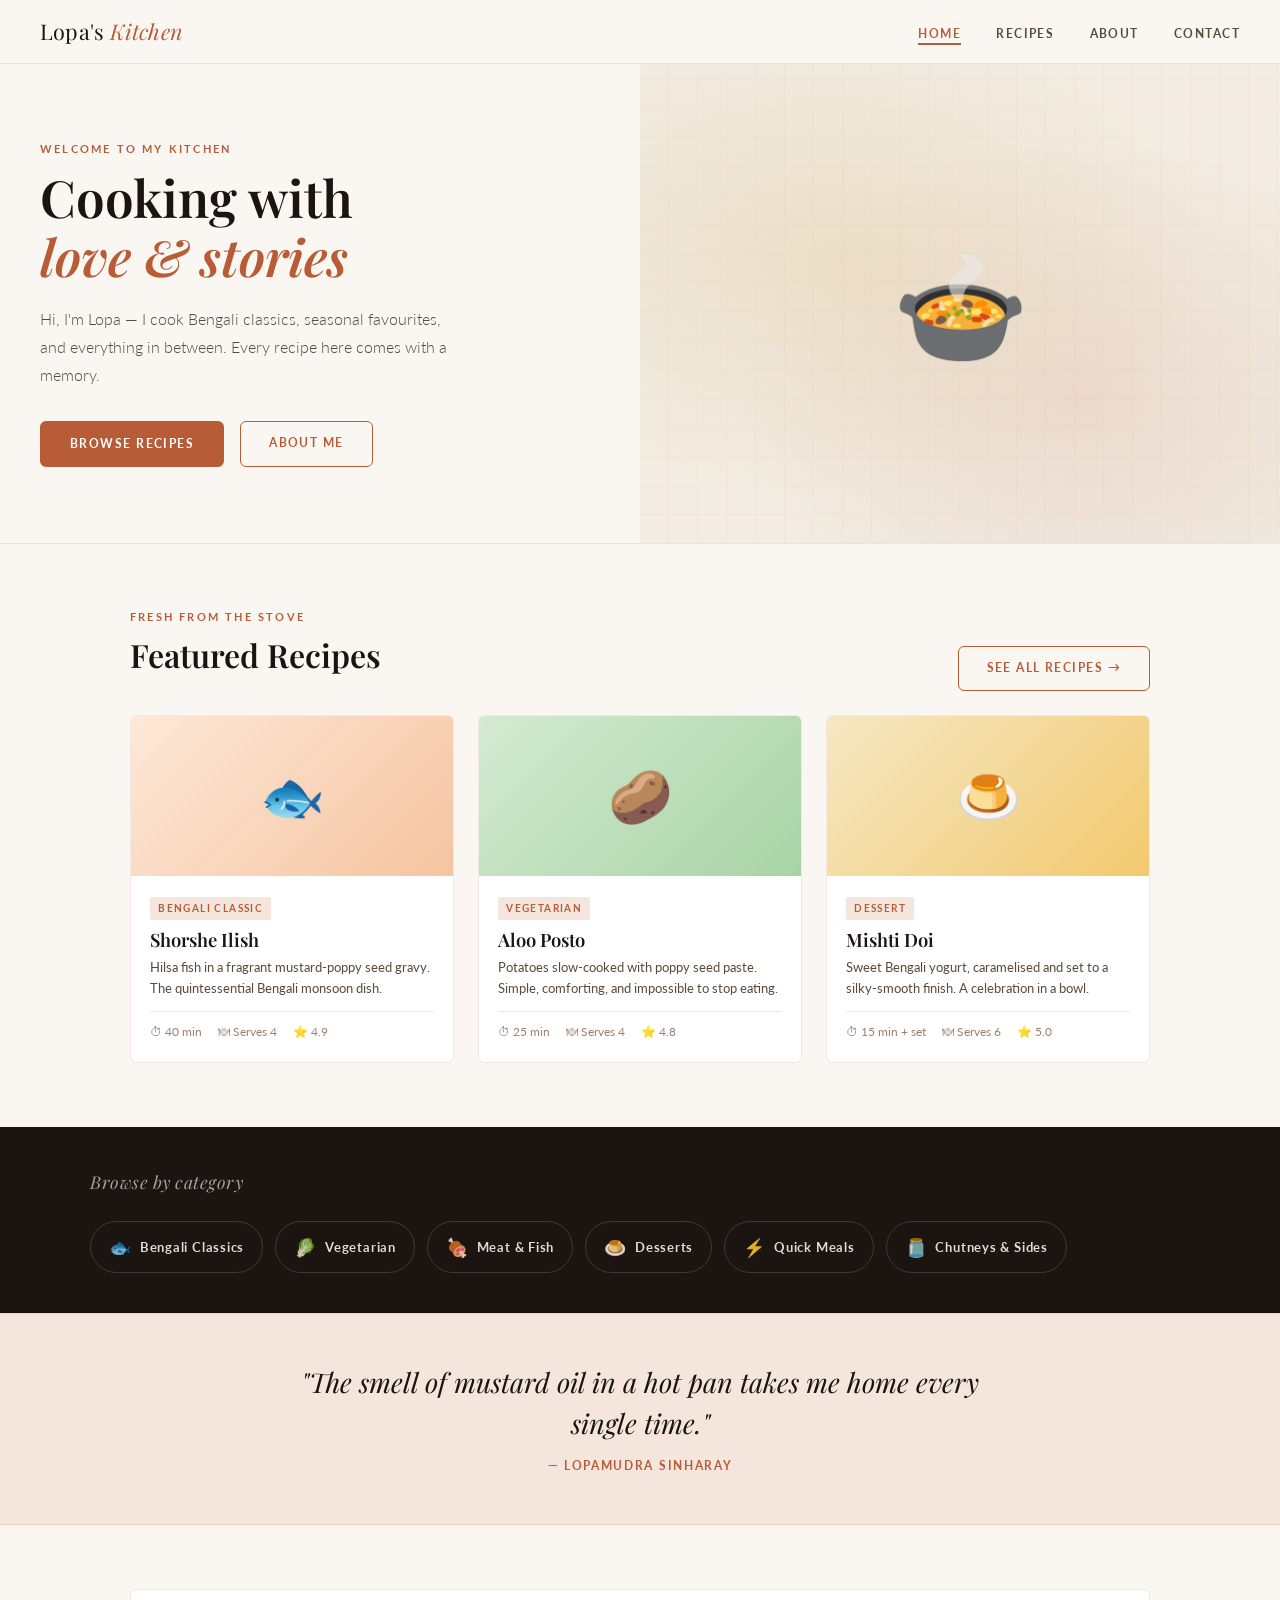
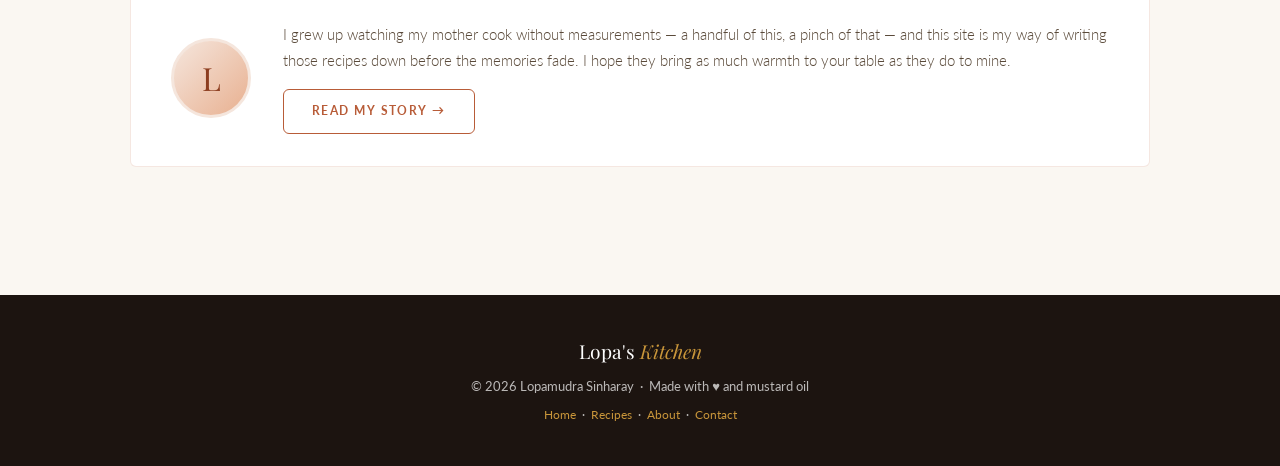
==== index.html @ 1cf20801 "Add files via upload" ====
<!DOCTYPE html>
<html lang="en">
<head>
  <meta charset="UTF-8" />
  <meta name="viewport" content="width=device-width, initial-scale=1.0" />
  <title>Lopa's Kitchen — Home</title>
  <meta name="description" content="Bengali home cooking by Lopamudra Sinharay. Recipes full of flavour, memory, and mustard oil." />
  <link rel="stylesheet" href="style.css" />
  <style>
    /* ── Hero ── */
    .hero {
      display: grid;
      grid-template-columns: 1fr 1fr;
      min-height: 480px;
      border-bottom: 1px solid var(--border);
    }

    .hero-text {
      display: flex;
      flex-direction: column;
      justify-content: center;
      padding: 4rem 3rem 4rem 2.5rem;
    }

    .hero-headline {
      font-family: var(--serif);
      font-size: clamp(2.2rem, 4vw, 3.2rem);
      font-weight: 600;
      line-height: 1.15;
      margin-bottom: 1.2rem;
    }

    .hero-headline em {
      font-style: italic;
      color: var(--spice);
    }

    .hero-sub {
      font-size: 16px;
      color: var(--ink-mid);
      font-weight: 300;
      line-height: 1.75;
      margin-bottom: 2rem;
      max-width: 420px;
    }

    .hero-buttons { display: flex; gap: 1rem; flex-wrap: wrap; }

    .hero-visual {
      background: var(--cream-dark);
      display: flex;
      align-items: center;
      justify-content: center;
      font-size: 110px;
      position: relative;
      overflow: hidden;
    }

    .hero-visual::before {
      content: '';
      position: absolute;
      inset: 0;
      background:
        radial-gradient(ellipse at 30% 40%, rgba(201,150,58,0.15) 0%, transparent 60%),
        radial-gradient(ellipse at 70% 70%, rgba(184,92,56,0.12) 0%, transparent 55%);
    }

    .hero-pattern {
      position: absolute;
      inset: 0;
      background-image: repeating-linear-gradient(
        0deg, transparent, transparent 28px,
        rgba(184,92,56,0.04) 28px, rgba(184,92,56,0.04) 29px
      ),
      repeating-linear-gradient(
        90deg, transparent, transparent 28px,
        rgba(184,92,56,0.04) 28px, rgba(184,92,56,0.04) 29px
      );
    }

    .hero-emoji { position: relative; z-index: 1; }

    /* ── Featured Recipes ── */
    .featured-header {
      display: flex;
      justify-content: space-between;
      align-items: flex-end;
      margin-bottom: 1.5rem;
    }

    /* ── Categories Strip ── */
    .categories {
      background: var(--ink);
      padding: 2.5rem;
    }

    .categories-inner {
      max-width: 1100px;
      margin: 0 auto;
    }

    .categories-title {
      font-family: var(--serif);
      font-size: 1.1rem;
      color: rgba(255,255,255,0.6);
      font-style: italic;
      margin-bottom: 1.5rem;
      letter-spacing: 0.03em;
    }

    .cat-pills {
      display: flex;
      flex-wrap: wrap;
      gap: 0.75rem;
    }

    .cat-pill {
      display: flex;
      align-items: center;
      gap: 8px;
      padding: 10px 18px;
      border: 1px solid rgba(255,255,255,0.15);
      border-radius: 40px;
      color: rgba(255,255,255,0.85);
      font-size: 13px;
      font-weight: 700;
      letter-spacing: 0.06em;
      cursor: pointer;
      transition: all var(--transition);
      text-decoration: none;
    }

    .cat-pill:hover {
      background: var(--spice);
      border-color: var(--spice);
      color: #fff;
      transform: translateY(-2px);
    }

    .cat-pill-icon { font-size: 18px; }

    /* ── Quote strip ── */
    .quote-strip {
      border-top: 1px solid var(--border);
      border-bottom: 1px solid var(--border);
      padding: 3rem 2.5rem;
      text-align: center;
      background: var(--spice-light);
    }

    .quote-text {
      font-family: var(--serif);
      font-size: clamp(1.2rem, 2.5vw, 1.7rem);
      font-style: italic;
      color: var(--ink);
      max-width: 680px;
      margin: 0 auto 0.75rem;
      line-height: 1.5;
    }

    .quote-attr {
      font-size: 12px;
      font-weight: 700;
      letter-spacing: 0.14em;
      text-transform: uppercase;
      color: var(--spice);
    }

    /* ── About Teaser ── */
    .about-teaser {
      display: grid;
      grid-template-columns: auto 1fr;
      gap: 2rem;
      align-items: center;
      background: #fff;
      border: 1px solid var(--border);
      border-radius: var(--radius);
      padding: 2rem 2.5rem;
    }

    .avatar-large {
      width: 80px;
      height: 80px;
      border-radius: 50%;
      background: linear-gradient(135deg, var(--spice-light), #E8B090);
      border: 3px solid var(--spice-light);
      display: flex;
      align-items: center;
      justify-content: center;
      font-family: var(--serif);
      font-size: 2rem;
      color: var(--spice-dark);
      flex-shrink: 0;
    }

    .about-teaser-text p {
      color: var(--ink-mid);
      font-size: 15px;
      font-weight: 300;
      line-height: 1.7;
      margin-bottom: 1rem;
    }

    @media (max-width: 768px) {
      .hero { grid-template-columns: 1fr; }
      .hero-visual { min-height: 200px; font-size: 70px; }
      .hero-text { padding: 2.5rem 1.2rem; }
      .featured-header { flex-direction: column; gap: 0.75rem; align-items: flex-start; }
      .about-teaser { grid-template-columns: 1fr; text-align: center; }
      .avatar-large { margin: 0 auto; }
    }
  </style>
</head>
<body>

  <!-- Navigation -->
  <nav class="nav">
    <a href="index.html" class="nav-logo">Lopa's <span>Kitchen</span></a>
    <ul class="nav-links">
      <li><a href="index.html" class="active">Home</a></li>
      <li><a href="recipes.html">Recipes</a></li>
      <li><a href="about.html">About</a></li>
      <li><a href="contact.html">Contact</a></li>
    </ul>
  </nav>

  <!-- Hero -->
  <section class="hero">
    <div class="hero-text fade-up">
      <p class="section-eyebrow">Welcome to my kitchen</p>
      <h1 class="hero-headline">Cooking with<br><em>love &amp; stories</em></h1>
      <p class="hero-sub">Hi, I'm Lopa — I cook Bengali classics, seasonal favourites, and everything in between. Every recipe here comes with a memory.</p>
      <div class="hero-buttons">
        <a href="recipes.html" class="btn btn-primary">Browse Recipes</a>
        <a href="about.html" class="btn btn-outline">About Me</a>
      </div>
    </div>
    <div class="hero-visual">
      <div class="hero-pattern"></div>
      <div class="hero-emoji">🍲</div>
    </div>
  </section>

  <!-- Featured Recipes -->
  <div class="section">
    <div class="featured-header">
      <div>
        <p class="section-eyebrow">Fresh from the stove</p>
        <h2 class="section-title">Featured Recipes</h2>
      </div>
      <a href="recipes.html" class="btn btn-outline" style="white-space:nowrap">See all recipes →</a>
    </div>

    <div class="recipe-grid">
      <a href="recipes.html" class="recipe-card fade-up fade-up-1">
        <div class="recipe-card-thumb" style="background: linear-gradient(135deg, #FDE8D8, #F5C4A0);">🐟</div>
        <div class="recipe-card-body">
          <span class="recipe-tag">Bengali Classic</span>
          <h3 class="recipe-name">Shorshe Ilish</h3>
          <p class="recipe-desc">Hilsa fish in a fragrant mustard-poppy seed gravy. The quintessential Bengali monsoon dish.</p>
          <div class="recipe-meta">
            <span>⏱ 40 min</span>
            <span>🍽 Serves 4</span>
            <span>⭐ 4.9</span>
          </div>
        </div>
      </a>

      <a href="recipes.html" class="recipe-card fade-up fade-up-2">
        <div class="recipe-card-thumb" style="background: linear-gradient(135deg, #D4EAD2, #A8D4A5);">🥔</div>
        <div class="recipe-card-body">
          <span class="recipe-tag">Vegetarian</span>
          <h3 class="recipe-name">Aloo Posto</h3>
          <p class="recipe-desc">Potatoes slow-cooked with poppy seed paste. Simple, comforting, and impossible to stop eating.</p>
          <div class="recipe-meta">
            <span>⏱ 25 min</span>
            <span>🍽 Serves 4</span>
            <span>⭐ 4.8</span>
          </div>
        </div>
      </a>

      <a href="recipes.html" class="recipe-card fade-up fade-up-3">
        <div class="recipe-card-thumb" style="background: linear-gradient(135deg, #F5E8C4, #F2C96E);">🍮</div>
        <div class="recipe-card-body">
          <span class="recipe-tag">Dessert</span>
          <h3 class="recipe-name">Mishti Doi</h3>
          <p class="recipe-desc">Sweet Bengali yogurt, caramelised and set to a silky-smooth finish. A celebration in a bowl.</p>
          <div class="recipe-meta">
            <span>⏱ 15 min + set</span>
            <span>🍽 Serves 6</span>
            <span>⭐ 5.0</span>
          </div>
        </div>
      </a>
    </div>
  </div>

  <!-- Categories -->
  <div class="categories">
    <div class="categories-inner">
      <p class="categories-title">Browse by category</p>
      <div class="cat-pills">
        <a href="recipes.html" class="cat-pill"><span class="cat-pill-icon">🐟</span> Bengali Classics</a>
        <a href="recipes.html" class="cat-pill"><span class="cat-pill-icon">🥬</span> Vegetarian</a>
        <a href="recipes.html" class="cat-pill"><span class="cat-pill-icon">🍖</span> Meat &amp; Fish</a>
        <a href="recipes.html" class="cat-pill"><span class="cat-pill-icon">🍮</span> Desserts</a>
        <a href="recipes.html" class="cat-pill"><span class="cat-pill-icon">⚡</span> Quick Meals</a>
        <a href="recipes.html" class="cat-pill"><span class="cat-pill-icon">🫙</span> Chutneys &amp; Sides</a>
      </div>
    </div>
  </div>

  <!-- Quote -->
  <div class="quote-strip">
    <p class="quote-text">"The smell of mustard oil in a hot pan takes me home every single time."</p>
    <p class="quote-attr">— Lopamudra Sinharay</p>
  </div>

  <!-- About Teaser -->
  <div class="section">
    <div class="about-teaser">
      <div class="avatar-large">L</div>
      <div class="about-teaser-text">
        <p>I grew up watching my mother cook without measurements — a handful of this, a pinch of that — and this site is my way of writing those recipes down before the memories fade. I hope they bring as much warmth to your table as they do to mine.</p>
        <a href="about.html" class="btn btn-outline">Read my story →</a>
      </div>
    </div>
  </div>

  <!-- Footer -->
  <footer>
    <p class="footer-logo">Lopa's <span>Kitchen</span></p>
    <p>© 2026 Lopamudra Sinharay &nbsp;·&nbsp; Made with ♥ and mustard oil</p>
    <p style="margin-top:0.5rem; font-size:12px;">
      <a href="index.html">Home</a> &nbsp;·&nbsp;
      <a href="recipes.html">Recipes</a> &nbsp;·&nbsp;
      <a href="about.html">About</a> &nbsp;·&nbsp;
      <a href="contact.html">Contact</a>
    </p>
  </footer>

</body>
</html>
---- style.css ----
@import url('https://fonts.googleapis.com/css2?family=Playfair+Display:ital,wght@0,400;0,600;0,700;1,400;1,600&family=Lato:wght@300;400;700&display=swap');

/* ── Reset & Base ── */
*, *::before, *::after { box-sizing: border-box; margin: 0; padding: 0; }

:root {
  --cream:      #FAF7F2;
  --cream-dark: #F2ECE2;
  --spice:      #B85C38;
  --spice-dark: #8C3D1F;
  --spice-light:#F5E6DD;
  --ink:        #1C1410;
  --ink-mid:    #5A4A3A;
  --ink-light:  #9A8070;
  --gold:       #C9963A;
  --border:     rgba(184, 92, 56, 0.15);
  --serif:      'Playfair Display', Georgia, serif;
  --sans:       'Lato', sans-serif;
  --radius:     6px;
  --shadow:     0 2px 18px rgba(28,20,16,0.08);
  --transition: 0.25s ease;
}

html { scroll-behavior: smooth; }

body {
  background: var(--cream);
  color: var(--ink);
  font-family: var(--sans);
  font-weight: 400;
  line-height: 1.7;
  font-size: 16px;
  min-height: 100vh;
}

a { color: inherit; text-decoration: none; }
img { display: block; max-width: 100%; }

/* ── Navigation ── */
.nav {
  position: sticky;
  top: 0;
  z-index: 100;
  background: rgba(250, 247, 242, 0.96);
  backdrop-filter: blur(8px);
  border-bottom: 1px solid var(--border);
  display: flex;
  align-items: center;
  justify-content: space-between;
  padding: 0 2.5rem;
  height: 64px;
}

.nav-logo {
  font-family: var(--serif);
  font-size: 1.35rem;
  color: var(--ink);
  letter-spacing: 0.01em;
}

.nav-logo span {
  color: var(--spice);
  font-style: italic;
}

.nav-links {
  display: flex;
  gap: 2.2rem;
  list-style: none;
}

.nav-links a {
  font-size: 12px;
  font-weight: 700;
  letter-spacing: 0.12em;
  text-transform: uppercase;
  color: var(--ink-mid);
  transition: color var(--transition);
  position: relative;
  padding-bottom: 2px;
}

.nav-links a::after {
  content: '';
  position: absolute;
  bottom: -2px;
  left: 0;
  width: 0;
  height: 1.5px;
  background: var(--spice);
  transition: width var(--transition);
}

.nav-links a:hover,
.nav-links a.active { color: var(--spice); }
.nav-links a:hover::after,
.nav-links a.active::after { width: 100%; }

/* ── Buttons ── */
.btn {
  display: inline-block;
  padding: 11px 28px;
  font-family: var(--sans);
  font-size: 12px;
  font-weight: 700;
  letter-spacing: 0.12em;
  text-transform: uppercase;
  cursor: pointer;
  border-radius: var(--radius);
  transition: all var(--transition);
}

.btn-primary {
  background: var(--spice);
  color: #fff;
  border: 2px solid var(--spice);
}
.btn-primary:hover {
  background: var(--spice-dark);
  border-color: var(--spice-dark);
  transform: translateY(-1px);
  box-shadow: 0 4px 14px rgba(184,92,56,0.3);
}

.btn-outline {
  background: transparent;
  color: var(--spice);
  border: 1.5px solid var(--spice);
}
.btn-outline:hover {
  background: var(--spice-light);
  transform: translateY(-1px);
}

/* ── Section Utility ── */
.section { padding: 4rem 2.5rem; max-width: 1100px; margin: 0 auto; }
.section-sm { padding: 2.5rem 2.5rem; max-width: 1100px; margin: 0 auto; }

.section-eyebrow {
  font-size: 11px;
  font-weight: 700;
  letter-spacing: 0.2em;
  text-transform: uppercase;
  color: var(--spice);
  margin-bottom: 0.6rem;
}

.section-title {
  font-family: var(--serif);
  font-size: 2rem;
  font-weight: 600;
  line-height: 1.2;
  margin-bottom: 1rem;
}

.section-divider {
  width: 48px;
  height: 2px;
  background: var(--spice);
  margin: 1rem 0 1.5rem;
}

/* ── Recipe Cards ── */
.recipe-grid {
  display: grid;
  grid-template-columns: repeat(auto-fill, minmax(260px, 1fr));
  gap: 1.5rem;
}

.recipe-card {
  background: #fff;
  border: 1px solid var(--border);
  border-radius: var(--radius);
  overflow: hidden;
  transition: transform var(--transition), box-shadow var(--transition);
  cursor: pointer;
}

.recipe-card:hover {
  transform: translateY(-4px);
  box-shadow: var(--shadow);
}

.recipe-card-thumb {
  height: 160px;
  display: flex;
  align-items: center;
  justify-content: center;
  font-size: 52px;
  position: relative;
}

.recipe-card-body { padding: 1rem 1.2rem 1.2rem; }

.recipe-tag {
  display: inline-block;
  font-size: 10px;
  font-weight: 700;
  letter-spacing: 0.14em;
  text-transform: uppercase;
  color: var(--spice);
  background: var(--spice-light);
  padding: 3px 8px;
  border-radius: 2px;
  margin-bottom: 0.5rem;
}

.recipe-name {
  font-family: var(--serif);
  font-size: 1.15rem;
  font-weight: 600;
  margin-bottom: 0.35rem;
  line-height: 1.3;
}

.recipe-desc {
  font-size: 13px;
  color: var(--ink-mid);
  line-height: 1.6;
  margin-bottom: 0.75rem;
}

.recipe-meta {
  display: flex;
  gap: 1rem;
  font-size: 12px;
  color: var(--ink-light);
  border-top: 1px solid var(--border);
  padding-top: 0.65rem;
  margin-top: 0.5rem;
}

/* ── Footer ── */
footer {
  background: var(--ink);
  color: rgba(255,255,255,0.7);
  text-align: center;
  padding: 2.5rem;
  margin-top: 4rem;
}

footer .footer-logo {
  font-family: var(--serif);
  font-size: 1.2rem;
  color: #fff;
  margin-bottom: 0.5rem;
}

footer .footer-logo span { color: var(--gold); font-style: italic; }

footer p { font-size: 13px; }

footer a { color: var(--gold); }
footer a:hover { text-decoration: underline; }

/* ── Fade-in Animation ── */
@keyframes fadeUp {
  from { opacity: 0; transform: translateY(20px); }
  to   { opacity: 1; transform: translateY(0); }
}

.fade-up {
  animation: fadeUp 0.6s ease both;
}

.fade-up-1 { animation-delay: 0.1s; }
.fade-up-2 { animation-delay: 0.2s; }
.fade-up-3 { animation-delay: 0.3s; }
.fade-up-4 { animation-delay: 0.4s; }

/* ── Responsive ── */
@media (max-width: 768px) {
  .nav { padding: 0 1.2rem; }
  .nav-links { gap: 1.2rem; }
  .section { padding: 2.5rem 1.2rem; }
  .section-sm { padding: 1.5rem 1.2rem; }
  .section-title { font-size: 1.6rem; }
}

@media (max-width: 480px) {
  .nav-links { display: none; }
}
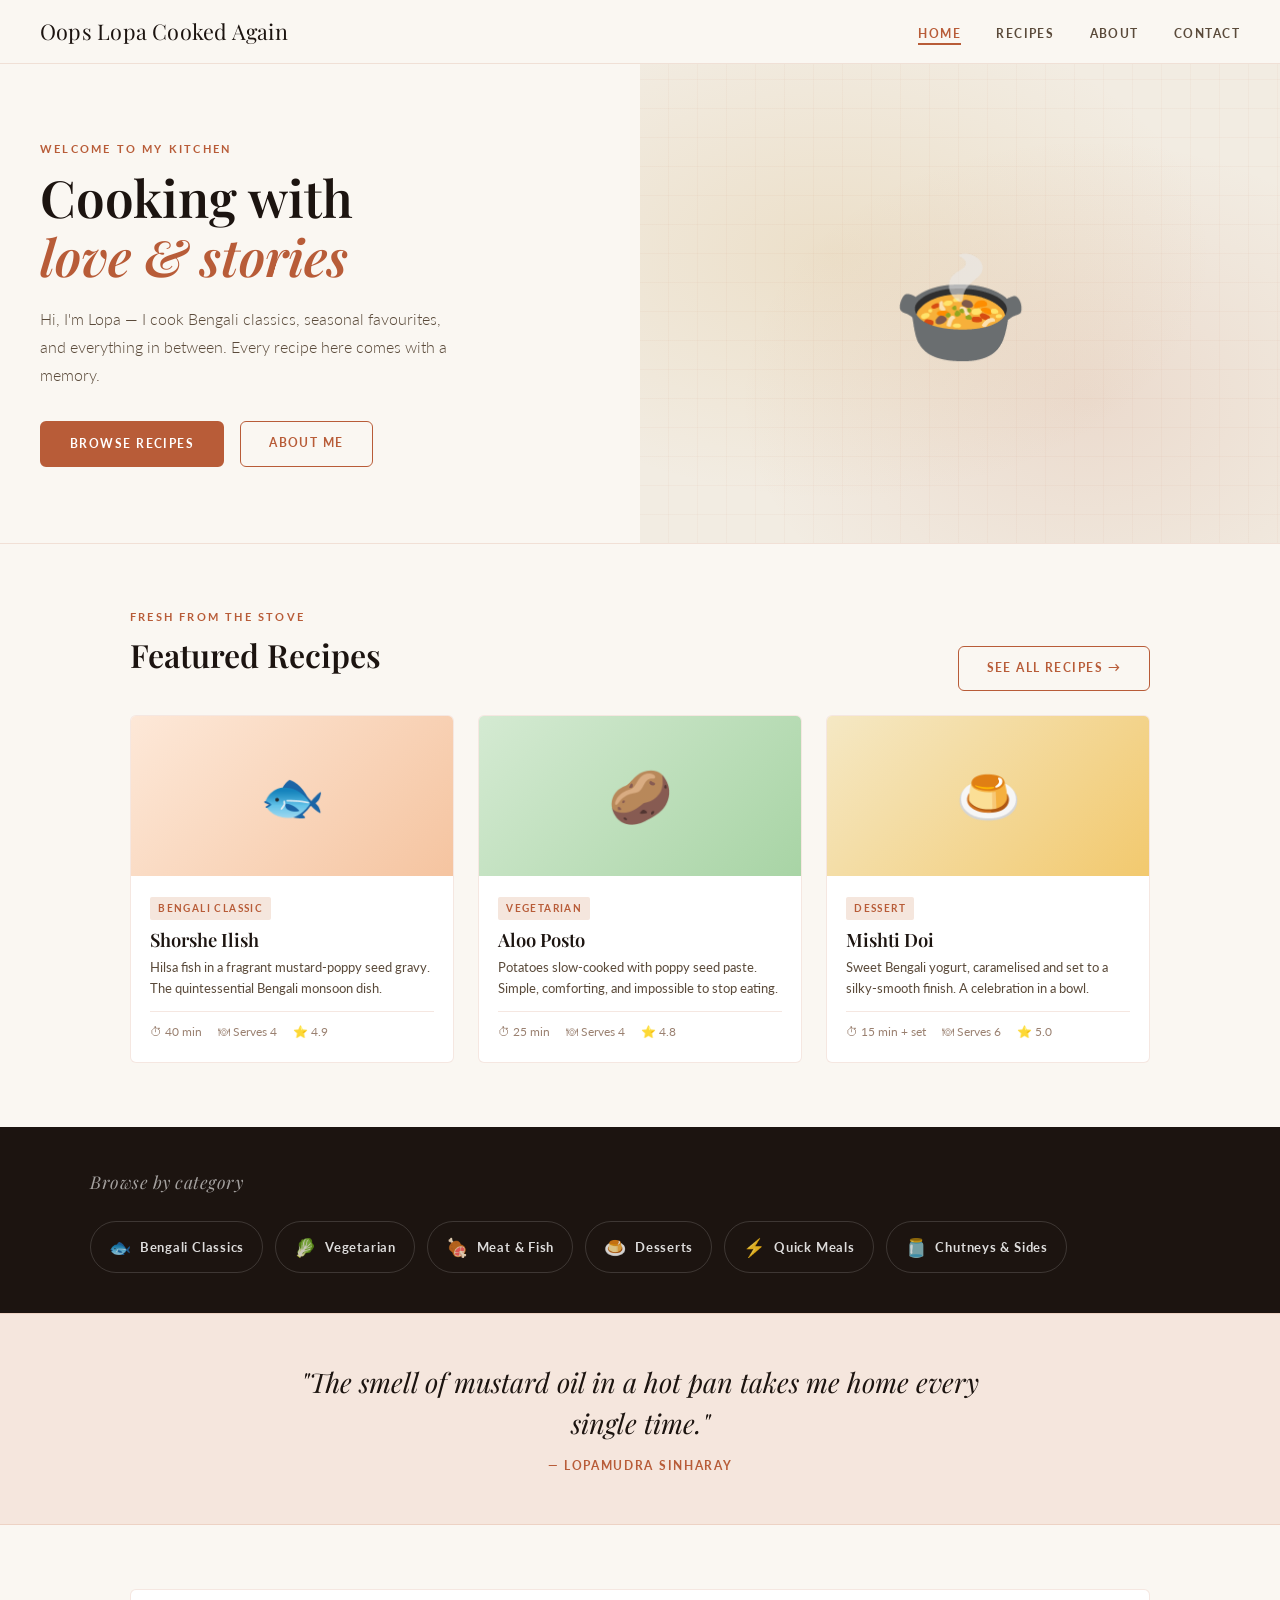
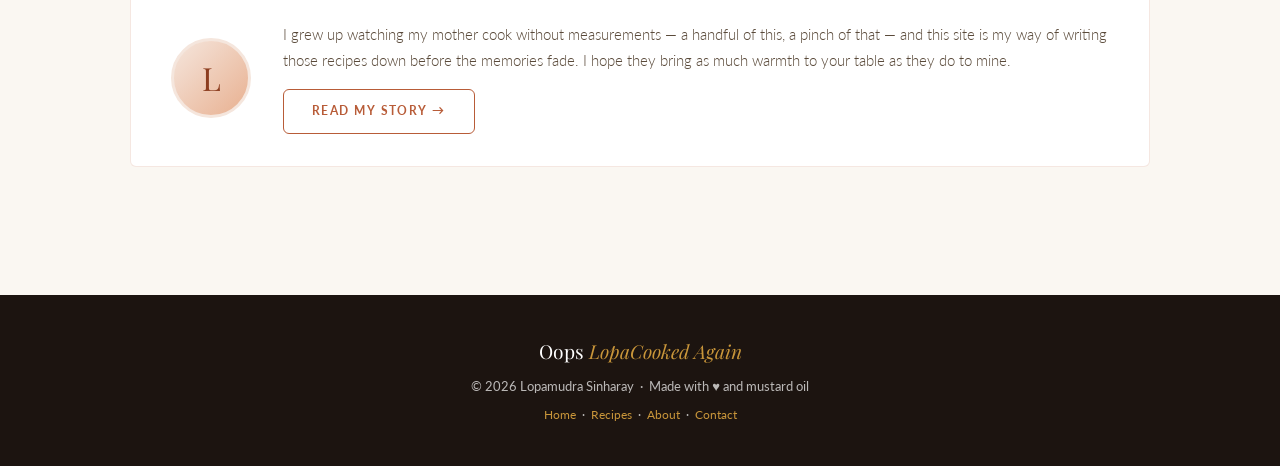
==== commit e5c6265e: "Update index.html" ====
--- a/index.html
+++ b/index.html
@@ -3,7 +3,7 @@
 <head>
   <meta charset="UTF-8" />
   <meta name="viewport" content="width=device-width, initial-scale=1.0" />
-  <title>Lopa's Kitchen — Home</title>
+  <title>Oops Lopa Cooked Again — Home</title>
   <meta name="description" content="Bengali home cooking by Lopamudra Sinharay. Recipes full of flavour, memory, and mustard oil." />
   <link rel="stylesheet" href="style.css" />
   <style>
@@ -215,7 +215,7 @@
 
   <!-- Navigation -->
   <nav class="nav">
-    <a href="index.html" class="nav-logo">Lopa's <span>Kitchen</span></a>
+    <a href="index.html" class="nav-logo">Oops</span> Lopa</span> Cooked</span> Again</span></a>
     <ul class="nav-links">
       <li><a href="index.html" class="active">Home</a></li>
       <li><a href="recipes.html">Recipes</a></li>
@@ -330,7 +330,7 @@
 
   <!-- Footer -->
   <footer>
-    <p class="footer-logo">Lopa's <span>Kitchen</span></p>
+    <p class="footer-logo">Oops <span>Lopa</span><span>Cooked</span> <span>Again</span></p>
     <p>© 2026 Lopamudra Sinharay &nbsp;·&nbsp; Made with ♥ and mustard oil</p>
     <p style="margin-top:0.5rem; font-size:12px;">
       <a href="index.html">Home</a> &nbsp;·&nbsp;
